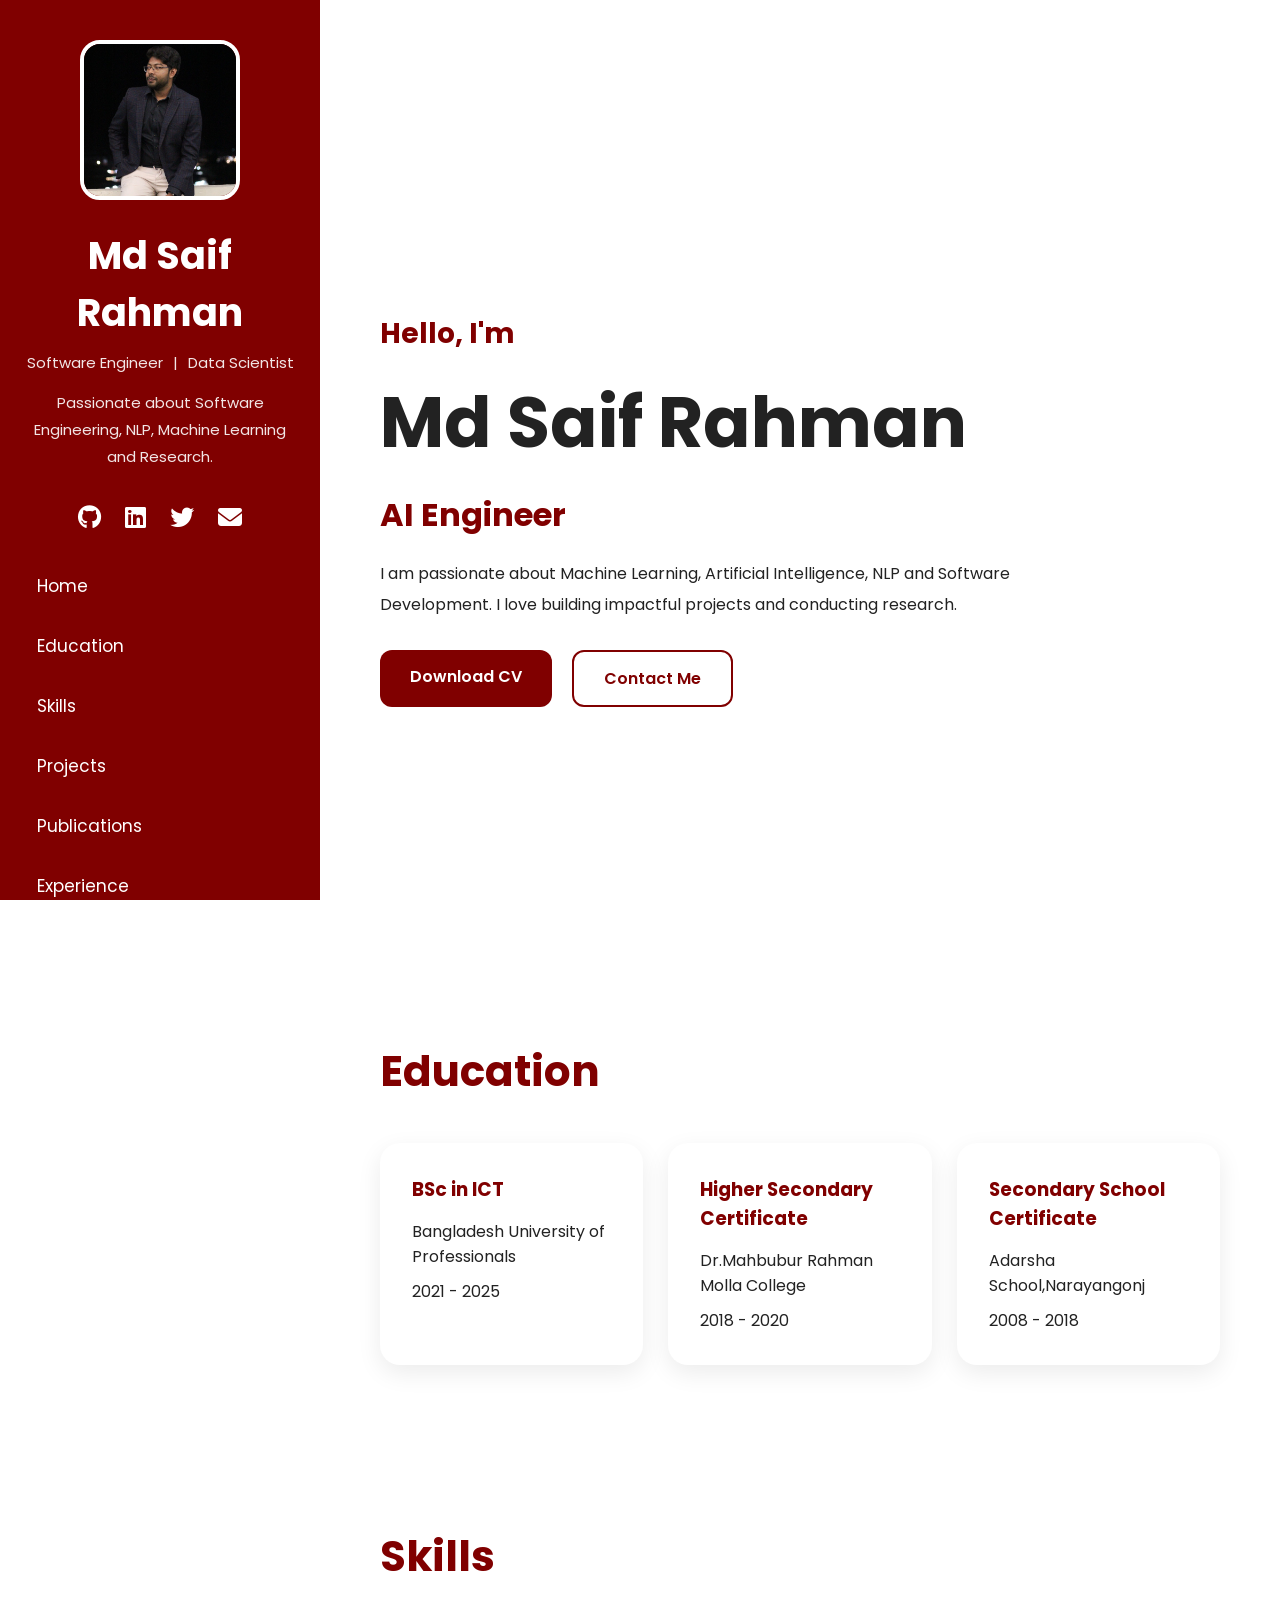
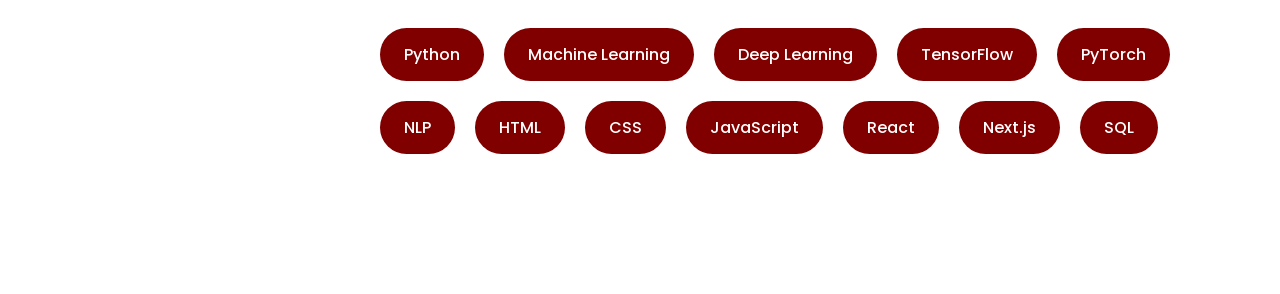
==== index.html @ 38788fce "Developed Portfolio website" ====
<!-- index.html -->
<!DOCTYPE html>
<html lang="en">
<head>
  <meta charset="UTF-8" />
  <meta name="viewport" content="width=device-width, initial-scale=1.0"/>
  <title>Rahman Saif | Portfolio</title>

  <!-- Google Font -->
  <link rel="preconnect" href="https://fonts.googleapis.com">
  <link href="https://fonts.googleapis.com/css2?family=Poppins:wght@300;400;500;600;700&display=swap" rel="stylesheet">

  <!-- Font Awesome -->
  <link rel="stylesheet"
    href="https://cdnjs.cloudflare.com/ajax/libs/font-awesome/6.5.1/css/all.min.css"/>

  <link rel="stylesheet" href="css/style.css">
</head>
<body>

  <!-- SIDEBAR -->
  <aside class="sidebar">

    <div class="profile">
      <img src="images/dp.jpg" alt="profile">

      <h1>Md Saif Rahman</h1>

      <p class="role">
        Software  Engineer <span>|</span> Data Scientist
      </p>

      <p class="bio">
        Passionate about Software Engineering,
        NLP, Machine Learning and Research.
      </p>
    </div>

    <!-- SOCIALS -->
    <div class="social-icons">
      <a href="https://github.com/Rahman-Saif"><i class="fab fa-github"></i></a>
      <a href="https://www.linkedin.com/in/saif-rahman7/"><i class="fab fa-linkedin"></i></a>
      <a href="#"><i class="fab fa-twitter"></i></a>
      <a href="mailto:rahmansaif.413@gmail.com"><i class="fas fa-envelope"></i></a>
    </div>

    <!-- NAVBAR -->
    <nav class="nav-links">
      <a href="#home">Home</a>
      <a href="#education">Education</a>
      <a href="#skills">Skills</a>
      <a href="projects.html">Projects</a>
      <a href="publications.html">Publications</a>
      <a href="experience.html">Experience</a>
      <a href="eca.html">ECA Activities</a>
      <a href="contact.html">Contact</a>
    </nav>

  </aside>

  <!-- MAIN CONTENT -->
  <main class="main-content">

    <!-- HERO -->
    <section id="home" class="hero">

      <div class="hero-text">

        <h2>Hello, I'm</h2>

        <h1>Md Saif Rahman</h1>

        <h3>
          <span id="typing"></span>
        </h3>

        <p>
          I am passionate about Machine Learning,
          Artificial Intelligence, NLP and Software Development.
          I love building impactful projects and conducting research.
        </p>

        <div class="hero-buttons">
          <a href="#" class="btn primary-btn">Download CV</a>
          <a href="contact.html" class="btn secondary-btn">Contact Me</a>
        </div>

      </div>

      <div class="hero-image">
        <img src="assets/images/profile.jpg" alt="">
      </div>

    </section>

    <!-- EDUCATION -->
    <section id="education" class="section">

      <div class="section-title">
        <h2>Education</h2>
      </div>

      <div class="card-container">

        <div class="edu-card">
          <h3>BSc in ICT</h3>
          <p>Bangladesh University of Professionals</p>
          <span>2021 - 2025</span>
        </div>

        <div class="edu-card">
          <h3>Higher Secondary Certificate</h3>
          <p>Dr.Mahbubur Rahman Molla College</p>
          <span>2018 - 2020</span>
        </div>

        <div class="edu-card">
          <h3>Secondary School Certificate</h3>
          <p>Adarsha School,Narayangonj</p>
          <span>2008 - 2018</span>
        </div>

      </div>

    </section>

    <!-- SKILLS -->
    <section id="skills" class="section">

      <div class="section-title">
        <h2>Skills</h2>
      </div>

      <div class="skills-container">

        <div class="skill">Python</div>
        <div class="skill">Machine Learning</div>
        <div class="skill">Deep Learning</div>
        <div class="skill">TensorFlow</div>
        <div class="skill">PyTorch</div>
        <div class="skill">NLP</div>
        <div class="skill">HTML</div>
        <div class="skill">CSS</div>
        <div class="skill">JavaScript</div>
        <div class="skill">React</div>
        <div class="skill">Next.js</div>
        <div class="skill">SQL</div>

      </div>

    </section>

  </main>

  <script src="js/script.js"></script>

</body>
</html>
---- css/style.css ----
/* css/style.css */

*{
    margin:0;
    padding:0;
    box-sizing:border-box;
    font-family:'Poppins',sans-serif;
}

html{
    scroll-behavior:smooth;
    height:100%;
}

body{
    display:flex;
    min-height:100%;
    background:#ffffff;
    color:#222;
    overflow-x:hidden;
}

/* SIDEBAR */

.sidebar{
    width:320px;
    height:100vh;
    position:fixed;
    left:0;
    top:0;
    background:#800000;
    color:white;
    padding:40px 25px;
    display:flex;
    flex-direction:column;
    justify-content:space-between;
    overflow-y:auto;
    overflow-x:hidden;
}

.profile{
    text-align:center;
}

.profile img{
    width:160px;
    height:160px;
    border-radius:20px;
    object-fit:cover;
    border:4px solid white;
    margin-bottom:20px;
}

.profile h1{
    font-size:38px;
    margin-bottom:10px;
}

.role{
    font-size:15px;
    margin-bottom:15px;
    opacity:0.9;
}

.role span{
    margin:0 6px;
}

.bio{
    line-height:1.8;
    font-size:15px;
    opacity:0.9;
}

.social-icons{
    text-align:center;
    margin:30px 0;
}

.social-icons a{
    color:white;
    font-size:24px;
    margin:0 10px;
    transition:0.3s;
}

.social-icons a:hover{
    color:#ffd6d6;
}

.nav-links{
    display:flex;
    flex-direction:column;
    gap:18px;
}

.nav-links a{
    text-decoration:none;
    color:white;
    font-size:17px;
    transition:0.3s;
    padding:8px 12px;
    border-radius:10px;
}

.nav-links a:hover{
    background:white;
    color:#800000;
}

/* MAIN CONTENT */

.main-content{
    margin-left:320px;
    width:calc(100% - 320px);
    padding:60px;
}

/* HERO */

.hero{
    min-height:100vh;
    display:flex;
    align-items:center;
    justify-content:space-between;
    gap:50px;
}

.hero-text{
    flex:1;
}

.hero-text h2{
    font-size:28px;
    color:#800000;
}

.hero-text h1{
    font-size:70px;
    margin:15px 0;
}

.hero-text h3{
    font-size:32px;
    margin-bottom:20px;
    color:#800000;
}

.hero-text p{
    line-height:1.9;
    max-width:700px;
    margin-bottom:30px;
}

.hero-buttons{
    display:flex;
    gap:20px;
}

.btn{
    padding:14px 30px;
    text-decoration:none;
    border-radius:12px;
    font-weight:600;
    transition:0.3s;
}

.primary-btn{
    background:#800000;
    color:white;
}

.primary-btn:hover{
    background:#a52a2a;
}

.secondary-btn{
    border:2px solid #800000;
    color:#800000;
}

.secondary-btn:hover{
    background:#800000;
    color:white;
}

.hero-image img{
    width:350px;
    border-radius:30px;
    box-shadow:0 15px 35px rgba(0,0,0,0.15);
}

/* SECTIONS */

.section{
    padding:80px 0;
}

.section-title{
    margin-bottom:40px;
}

.section-title h2{
    font-size:42px;
    color:#800000;
}

/* EDUCATION */

.card-container{
    display:grid;
    grid-template-columns:repeat(auto-fit,minmax(250px,1fr));
    gap:25px;
}

.edu-card{
    background:white;
    padding:30px;
    border-radius:20px;
    box-shadow:0 8px 25px rgba(0,0,0,0.08);
    transition:0.3s;
    border:2px solid transparent;
}

.edu-card:hover{
    transform:translateY(-8px);
    border-color:#800000;
}

.edu-card h3{
    margin-bottom:15px;
    color:#800000;
}

.edu-card p{
    margin-bottom:10px;
}

/* SKILLS */

.skills-container{
    display:flex;
    flex-wrap:wrap;
    gap:20px;
}

.skill{
    background:#800000;
    color:white;
    padding:14px 24px;
    border-radius:50px;
    font-weight:500;
    transition:0.3s;
}

.skill:hover{
    transform:scale(1.08);
    background:#a52a2a;
}

/* RESPONSIVE */

@media(max-width:992px){

    body{
        flex-direction:column;
    }

    .sidebar{
        position:relative;
        width:100%;
        height:auto;
    }

    .main-content{
        margin-left:0;
        width:100%;
        padding:40px 25px;
    }

    .hero{
        flex-direction:column-reverse;
        text-align:center;
    }

    .hero-text h1{
        font-size:50px;
    }

    .hero-image img{
        width:280px;
    }

    .hero-buttons{
        justify-content:center;
    }

}
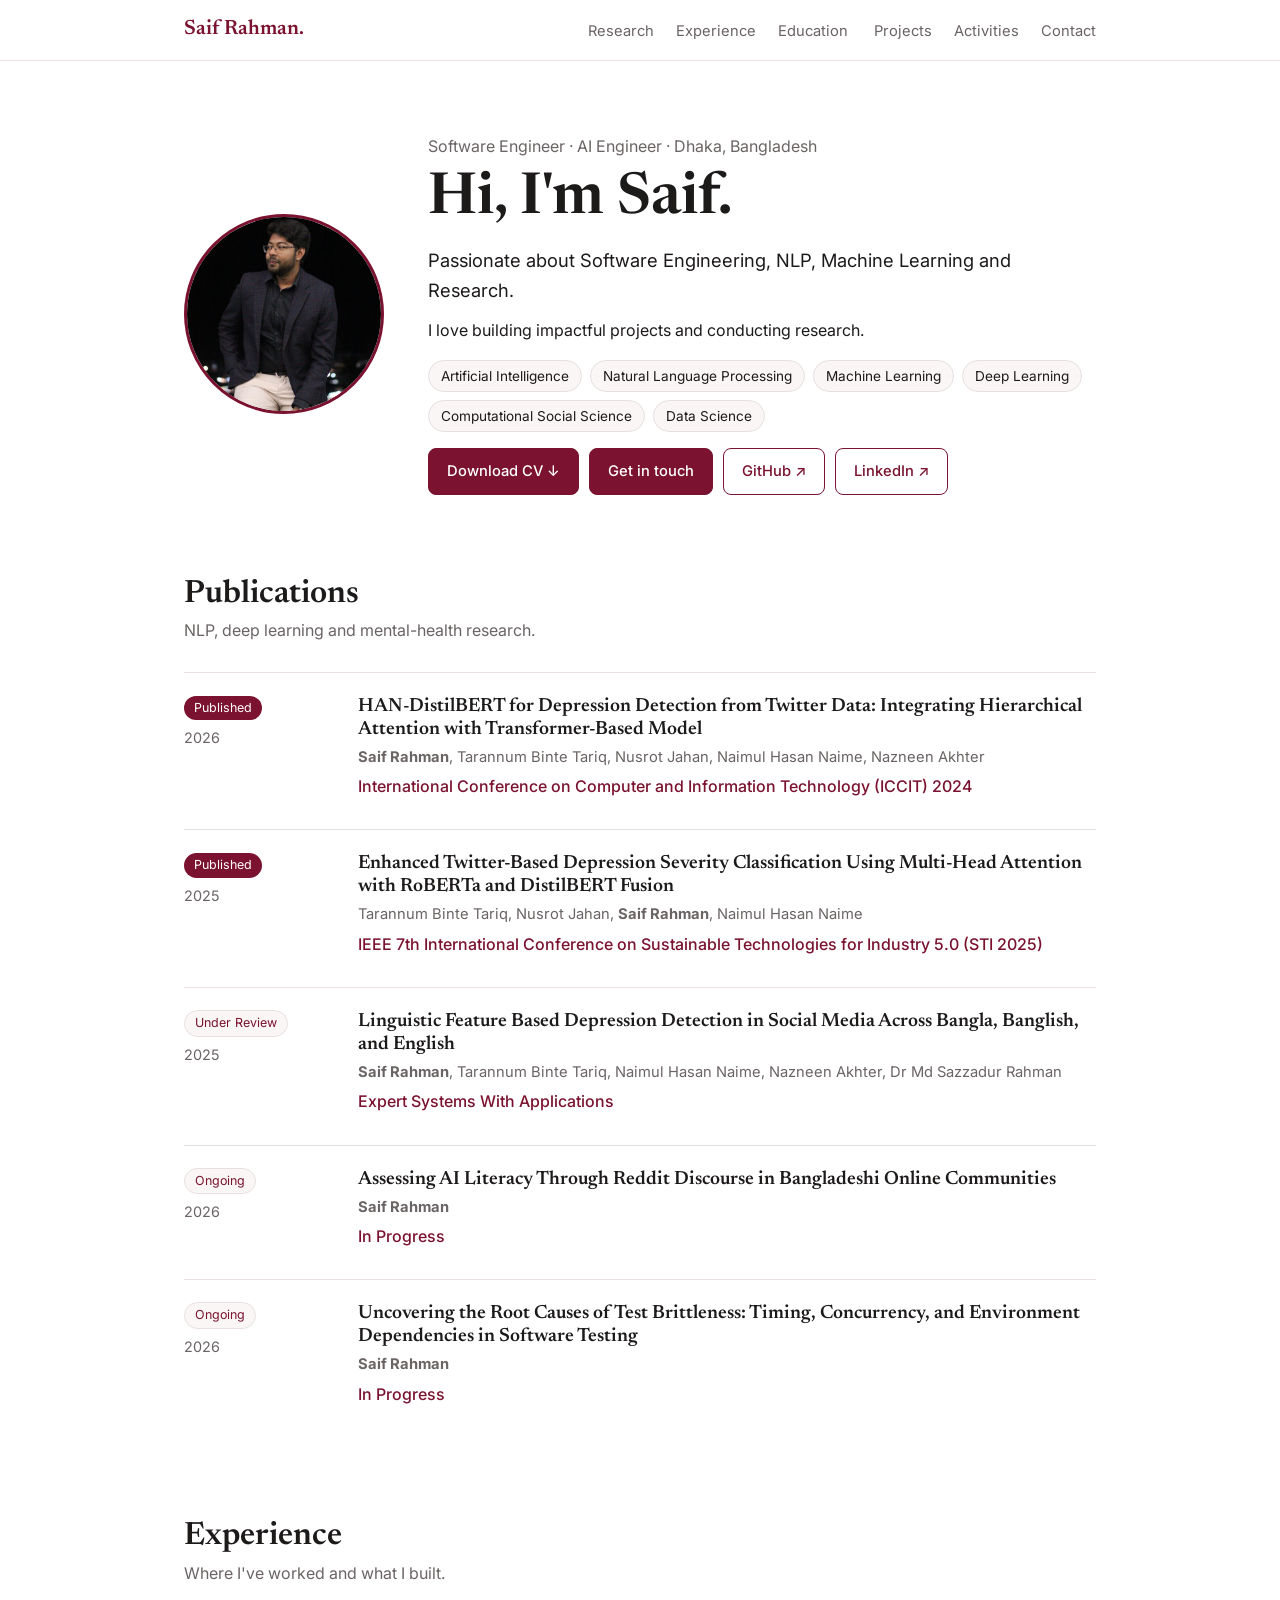
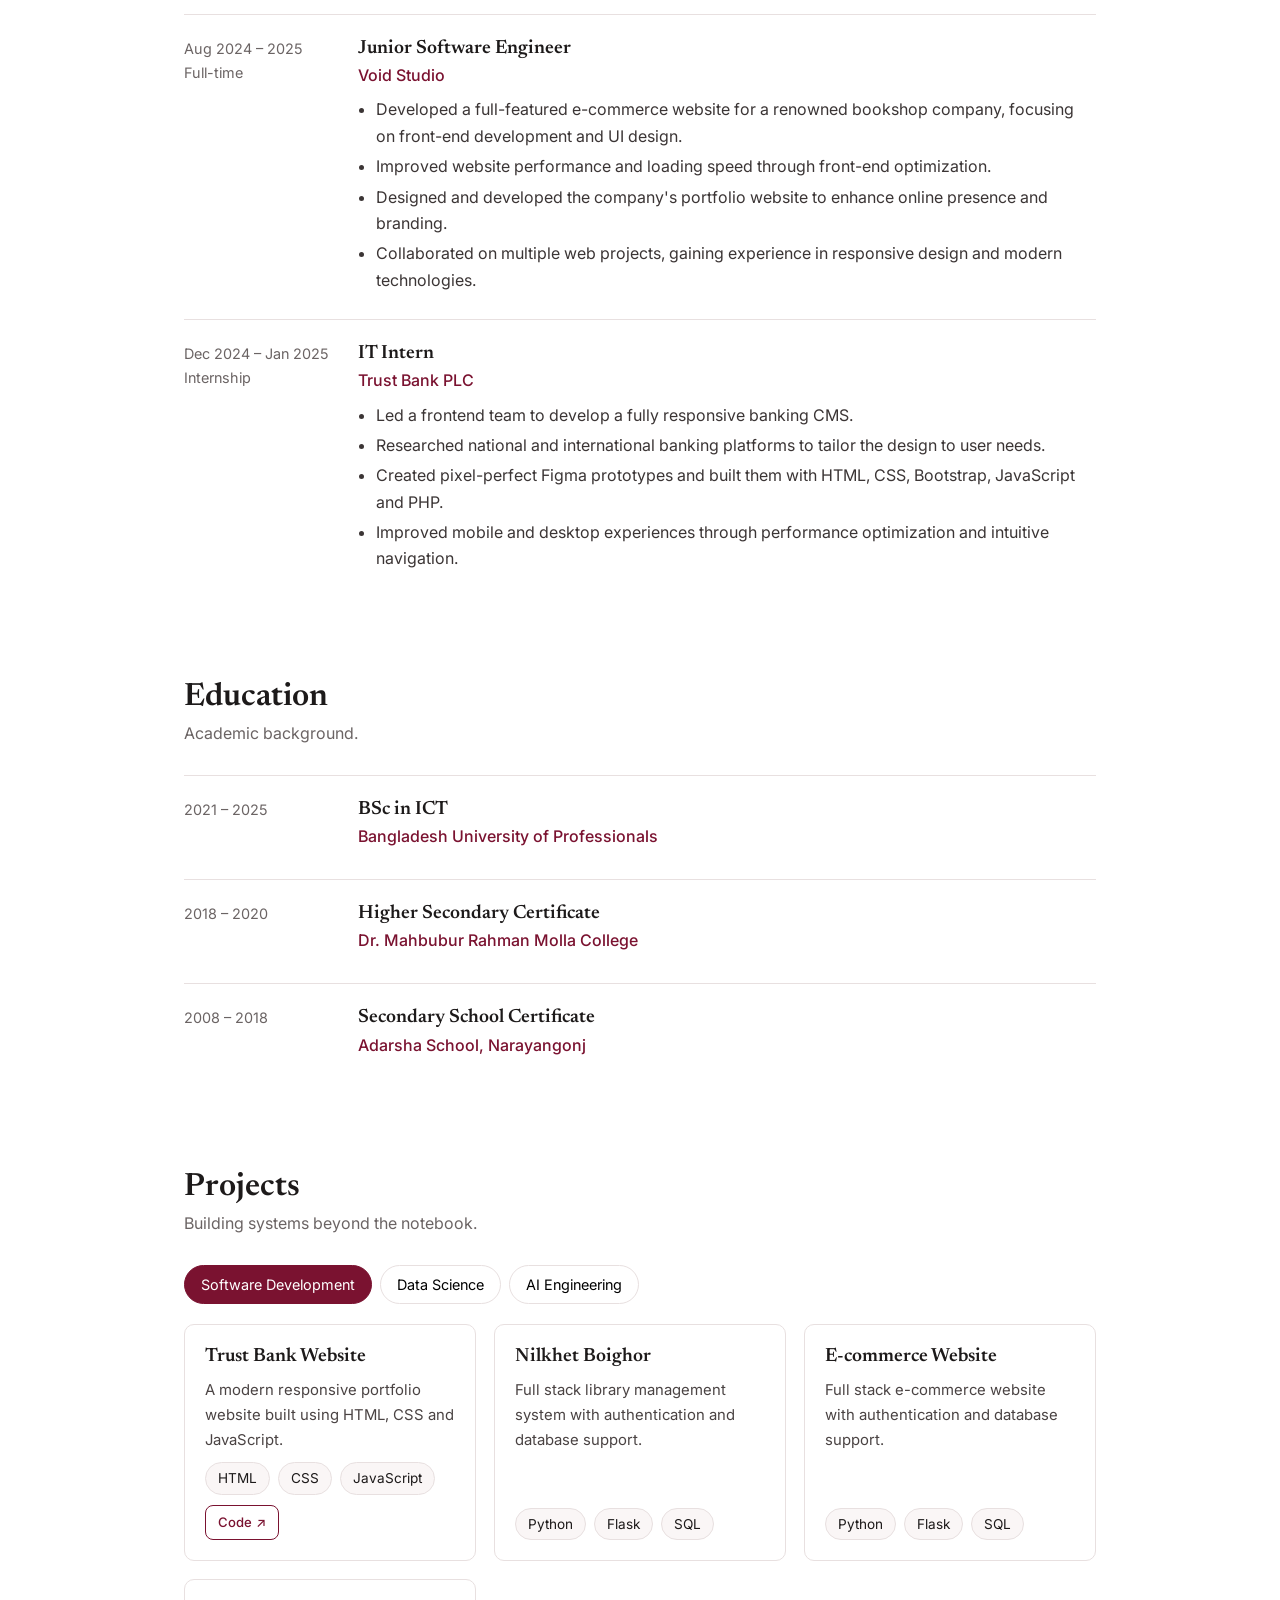
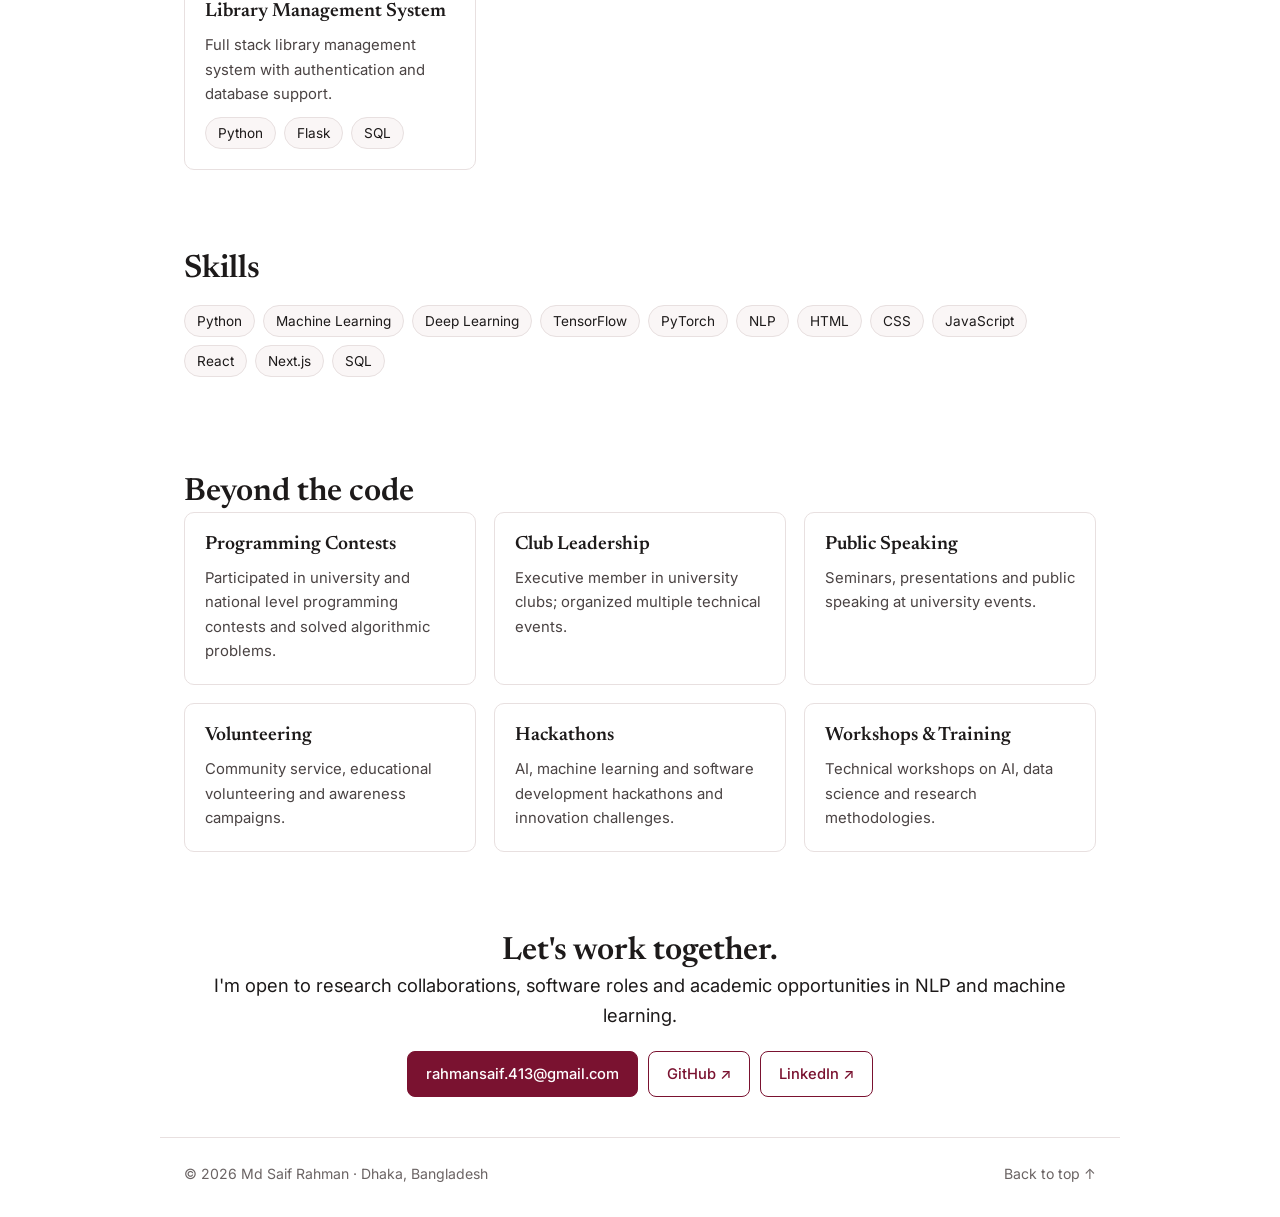
==== commit f69cb84f: "Rename first.html to index.html" ====
--- a/index.html
+++ b/index.html
@@ -1,158 +1,88 @@
-<!-- index.html -->
 <!DOCTYPE html>
 <html lang="en">
+
 <head>
-  <meta charset="UTF-8" />
-  <meta name="viewport" content="width=device-width, initial-scale=1.0"/>
-  <title>Rahman Saif | Portfolio</title>
+    <meta charset="UTF-8">
+    <meta name="viewport" content="width=device-width, initial-scale=1">
+    <title>Md Saif Rahman | Software Engineer & Data Scientist</title>
+    <meta name="description"
+        content="Software engineer and data scientist working on NLP, machine learning and research. Based in Dhaka, Bangladesh.">
+    <link rel="preconnect" href="https://fonts.googleapis.com">
+    <link rel="preconnect" href="https://fonts.gstatic.com" crossorigin>
+    <link
+        href="https://fonts.googleapis.com/css2?family=Inter:wght@400;500;600&family=Newsreader:opsz,wght@6..72,500;6..72,600&display=swap"
+        rel="stylesheet">
+    <link rel="stylesheet" href="first.css">
+</head>
 
-  <!-- Google Font -->
-  <link rel="preconnect" href="https://fonts.googleapis.com">
-  <link href="https://fonts.googleapis.com/css2?family=Poppins:wght@300;400;500;600;700&display=swap" rel="stylesheet">
+<body>
+    <a class="skip" href="#main">Skip to content</a>
+    <header class="nav">
+        <div class="wrap nav-in">
+            <a class="logo" href="#top">Saif Rahman.</a>
+            <button class="menu-btn" id="menuBtn" aria-label="Toggle menu" aria-expanded="false">Menu</button>
+            <nav id="navLinks">
+                <a href="#research">Research</a><a href="#experience">Experience</a><a href="#education">Education</a>
+                <a href="#projects">Projects</a><a href="#activities">Activities</a><a href="#contact">Contact</a>
+            </nav>
+        </div>
+    </header>
 
-  <!-- Font Awesome -->
-  <link rel="stylesheet"
-    href="https://cdnjs.cloudflare.com/ajax/libs/font-awesome/6.5.1/css/all.min.css"/>
+    <main id="main">
+        <section class="hero wrap" id="top">
+            <img class="avatar" src="images/dp.jpg" alt="Md Saif Rahman" onerror="this.style.display='none'">
+            <div>
+                <p class="muted" id="role"></p>
+                <h1>Hi, I'm Saif.</h1>
+                <p class="lead" id="bio"></p>
+                <p id="description"></p>
+                <div class="tags" id="interests"></div>
+                <div class="links" id="heroLinks"></div>
+            </div>
+        </section>
 
-  <link rel="stylesheet" href="css/style.css">
-</head>
-<body>
+        <section class="wrap" id="research">
+            <h2>Publications</h2>
+            <p class="sub">NLP, deep learning and mental-health research.</p>
+            <div id="pubs"></div>
+        </section>
+        <section class="wrap" id="experience">
+            <h2>Experience</h2>
+            <p class="sub">Where I've worked and what I built.</p>
+            <div id="exp"></div>
+        </section>
+        <section class="wrap" id="education">
+            <h2>Education</h2>
+            <p class="sub">Academic background.</p>
+            <div id="edu"></div>
+        </section>
 
-  <!-- SIDEBAR -->
-  <aside class="sidebar">
+        <section class="wrap" id="projects">
+            <h2>Projects</h2>
+            <p class="sub">Building systems beyond the notebook.</p>
+            <div class="tabs" id="tabs" role="tablist"></div>
+            <div class="grid" id="projGrid"></div>
+        </section>
 
-    <div class="profile">
-      <img src="images/dp.jpg" alt="profile">
+        <section class="wrap" id="skills">
+            <h2>Skills</h2>
+            <div class="tags" id="skillList"></div>
+        </section>
+        <section class="wrap" id="activities">
+            <h2>Beyond the code</h2>
+            <div class="grid" id="acts"></div>
+        </section>
 
-      <h1>Md Saif Rahman</h1>
+        <section class="wrap contact" id="contact">
+            <h2>Let's work together.</h2>
+            <p class="lead">I'm open to research collaborations, software roles and academic opportunities in NLP and
+                machine learning.</p>
+            <div class="links" id="contactLinks"></div>
+        </section>
+    </main>
 
-      <p class="role">
-        Software  Engineer <span>|</span> Data Scientist
-      </p>
+    <footer class="wrap foot"><span id="copy"></span><a href="#top">Back to top ↑</a></footer>
+    <script src="first.js"></script>
+</body>
 
-      <p class="bio">
-        Passionate about Software Engineering,
-        NLP, Machine Learning and Research.
-      </p>
-    </div>
-
-    <!-- SOCIALS -->
-    <div class="social-icons">
-      <a href="https://github.com/Rahman-Saif"><i class="fab fa-github"></i></a>
-      <a href="https://www.linkedin.com/in/saif-rahman7/"><i class="fab fa-linkedin"></i></a>
-      <a href="#"><i class="fab fa-twitter"></i></a>
-      <a href="mailto:rahmansaif.413@gmail.com"><i class="fas fa-envelope"></i></a>
-    </div>
-
-    <!-- NAVBAR -->
-    <nav class="nav-links">
-      <a href="#home">Home</a>
-      <a href="#education">Education</a>
-      <a href="#skills">Skills</a>
-      <a href="projects.html">Projects</a>
-      <a href="publications.html">Publications</a>
-      <a href="experience.html">Experience</a>
-      <a href="eca.html">ECA Activities</a>
-      <a href="contact.html">Contact</a>
-    </nav>
-
-  </aside>
-
-  <!-- MAIN CONTENT -->
-  <main class="main-content">
-
-    <!-- HERO -->
-    <section id="home" class="hero">
-
-      <div class="hero-text">
-
-        <h2>Hello, I'm</h2>
-
-        <h1>Md Saif Rahman</h1>
-
-        <h3>
-          <span id="typing"></span>
-        </h3>
-
-        <p>
-          I am passionate about Machine Learning,
-          Artificial Intelligence, NLP and Software Development.
-          I love building impactful projects and conducting research.
-        </p>
-
-        <div class="hero-buttons">
-          <a href="#" class="btn primary-btn">Download CV</a>
-          <a href="contact.html" class="btn secondary-btn">Contact Me</a>
-        </div>
-
-      </div>
-
-      <div class="hero-image">
-        <img src="assets/images/profile.jpg" alt="">
-      </div>
-
-    </section>
-
-    <!-- EDUCATION -->
-    <section id="education" class="section">
-
-      <div class="section-title">
-        <h2>Education</h2>
-      </div>
-
-      <div class="card-container">
-
-        <div class="edu-card">
-          <h3>BSc in ICT</h3>
-          <p>Bangladesh University of Professionals</p>
-          <span>2021 - 2025</span>
-        </div>
-
-        <div class="edu-card">
-          <h3>Higher Secondary Certificate</h3>
-          <p>Dr.Mahbubur Rahman Molla College</p>
-          <span>2018 - 2020</span>
-        </div>
-
-        <div class="edu-card">
-          <h3>Secondary School Certificate</h3>
-          <p>Adarsha School,Narayangonj</p>
-          <span>2008 - 2018</span>
-        </div>
-
-      </div>
-
-    </section>
-
-    <!-- SKILLS -->
-    <section id="skills" class="section">
-
-      <div class="section-title">
-        <h2>Skills</h2>
-      </div>
-
-      <div class="skills-container">
-
-        <div class="skill">Python</div>
-        <div class="skill">Machine Learning</div>
-        <div class="skill">Deep Learning</div>
-        <div class="skill">TensorFlow</div>
-        <div class="skill">PyTorch</div>
-        <div class="skill">NLP</div>
-        <div class="skill">HTML</div>
-        <div class="skill">CSS</div>
-        <div class="skill">JavaScript</div>
-        <div class="skill">React</div>
-        <div class="skill">Next.js</div>
-        <div class="skill">SQL</div>
-
-      </div>
-
-    </section>
-
-  </main>
-
-  <script src="js/script.js"></script>
-
-</body>
-</html>+</html>
--- a/first.css
+++ b/first.css
@@ -0,0 +1,64 @@
+:root{--bg:#fff;--soft:#faf6f6;--ink:#1d1a1a;--muted:#6b6464;--line:#e8e0e0;--accent:#7a1230;--accent-2:#5a0d23;--r:10px}
+*{box-sizing:border-box;margin:0;padding:0}
+html{scroll-behavior:smooth;scroll-padding-top:72px}
+body{font-family:Inter,system-ui,sans-serif;color:var(--ink);background:var(--bg);line-height:1.65;font-size:16px}
+a{color:inherit;text-decoration:none}
+:focus-visible{outline:2px solid var(--accent);outline-offset:3px}
+.wrap{max-width:960px;margin:0 auto;padding:0 24px}
+section.wrap{padding-top:72px;padding-bottom:8px}
+.skip{position:absolute;left:-999px}.skip:focus{left:12px;top:12px;background:#fff;padding:8px;z-index:99}
+h1,h2,h3{font-family:Newsreader,Georgia,serif;line-height:1.2}
+h1{font-size:clamp(2.4rem,6vw,3.6rem);font-weight:600;margin:6px 0 10px}
+h2{font-size:2rem;font-weight:600}
+h3{font-size:1.2rem;font-weight:600}
+.sub{color:var(--muted);margin:4px 0 28px}
+.muted{color:var(--muted)}
+.lead{font-size:1.15rem;margin-bottom:12px}
+
+.nav{position:sticky;top:0;background:rgba(255,255,255,.92);backdrop-filter:blur(8px);border-bottom:1px solid var(--line);z-index:50}
+.nav-in{display:flex;align-items:center;justify-content:space-between;height:60px}
+.logo{font-family:Newsreader,serif;font-weight:600;font-size:1.3rem;color:var(--accent)}
+nav a{margin-left:22px;font-size:.92rem;color:var(--muted);transition:color .15s}
+nav a:hover{color:var(--accent)}
+.menu-btn{display:none;background:none;border:1px solid var(--line);border-radius:8px;padding:6px 12px;font:inherit;cursor:pointer}
+
+.hero{display:grid;grid-template-columns:200px 1fr;gap:44px;align-items:center;padding-top:72px}
+.avatar{width:200px;height:200px;border-radius:50%;object-fit:cover;border:3px solid var(--accent)}
+.tags{display:flex;flex-wrap:wrap;gap:8px;margin:16px 0}
+.tag{border:1px solid var(--line);background:var(--soft);padding:4px 12px;border-radius:99px;font-size:.85rem}
+.links{display:flex;flex-wrap:wrap;gap:10px;margin-top:12px}
+.btn{display:inline-block;padding:10px 18px;border-radius:8px;border:1px solid var(--accent);font-weight:500;font-size:.92rem;transition:background .15s,color .15s}
+.btn.fill{background:var(--accent);color:#fff}.btn.fill:hover{background:var(--accent-2)}
+.btn.line{color:var(--accent)}.btn.line:hover{background:var(--accent);color:#fff}
+
+.item{display:grid;grid-template-columns:150px 1fr;gap:24px;padding:22px 0;border-top:1px solid var(--line)}
+.item .when{color:var(--muted);font-size:.9rem}
+.item .who{color:var(--accent);font-weight:500;margin:2px 0 8px}
+.item ul{padding-left:18px;color:#3b3535}.item li{margin-bottom:4px}
+.badge{display:inline-block;font-size:.78rem;padding:2px 10px;border-radius:99px;background:var(--accent);color:#fff;margin-bottom:6px}
+.badge.alt{background:var(--soft);color:var(--accent);border:1px solid var(--line)}
+.authors{font-size:.92rem;color:var(--muted);margin:4px 0}
+
+.tabs{display:flex;gap:8px;flex-wrap:wrap;margin-bottom:20px}
+.tab{font:inherit;font-size:.9rem;padding:7px 16px;border-radius:99px;border:1px solid var(--line);background:#fff;cursor:pointer}
+.tab[aria-selected=true]{background:var(--accent);border-color:var(--accent);color:#fff}
+.grid{display:grid;grid-template-columns:repeat(auto-fill,minmax(270px,1fr));gap:18px}
+.card{border:1px solid var(--line);border-radius:var(--r);padding:20px;background:#fff;display:flex;flex-direction:column;gap:10px}
+.card:hover{border-color:var(--accent)}
+.card p{color:#4a4343;font-size:.93rem;flex:1}
+.card .links{margin-top:0}.card .btn{padding:6px 12px;font-size:.82rem}
+
+.contact{text-align:center;padding-bottom:56px}
+.contact .links{justify-content:center;margin-top:20px}
+.foot{display:flex;justify-content:space-between;padding-top:24px;padding-bottom:32px;border-top:1px solid var(--line);color:var(--muted);font-size:.88rem;margin-top:32px}
+
+@media(max-width:760px){
+  .hero{grid-template-columns:1fr;text-align:left;gap:24px}
+  .avatar{width:140px;height:140px}
+  .item{grid-template-columns:1fr;gap:4px}
+  .menu-btn{display:block}
+  nav{display:none;position:absolute;top:60px;left:0;right:0;background:#fff;border-bottom:1px solid var(--line);padding:8px 24px 16px}
+  nav.open{display:flex;flex-direction:column}
+  nav a{margin:0;padding:10px 0}
+}
+@media(prefers-reduced-motion:reduce){*{transition:none!important;scroll-behavior:auto!important}}
